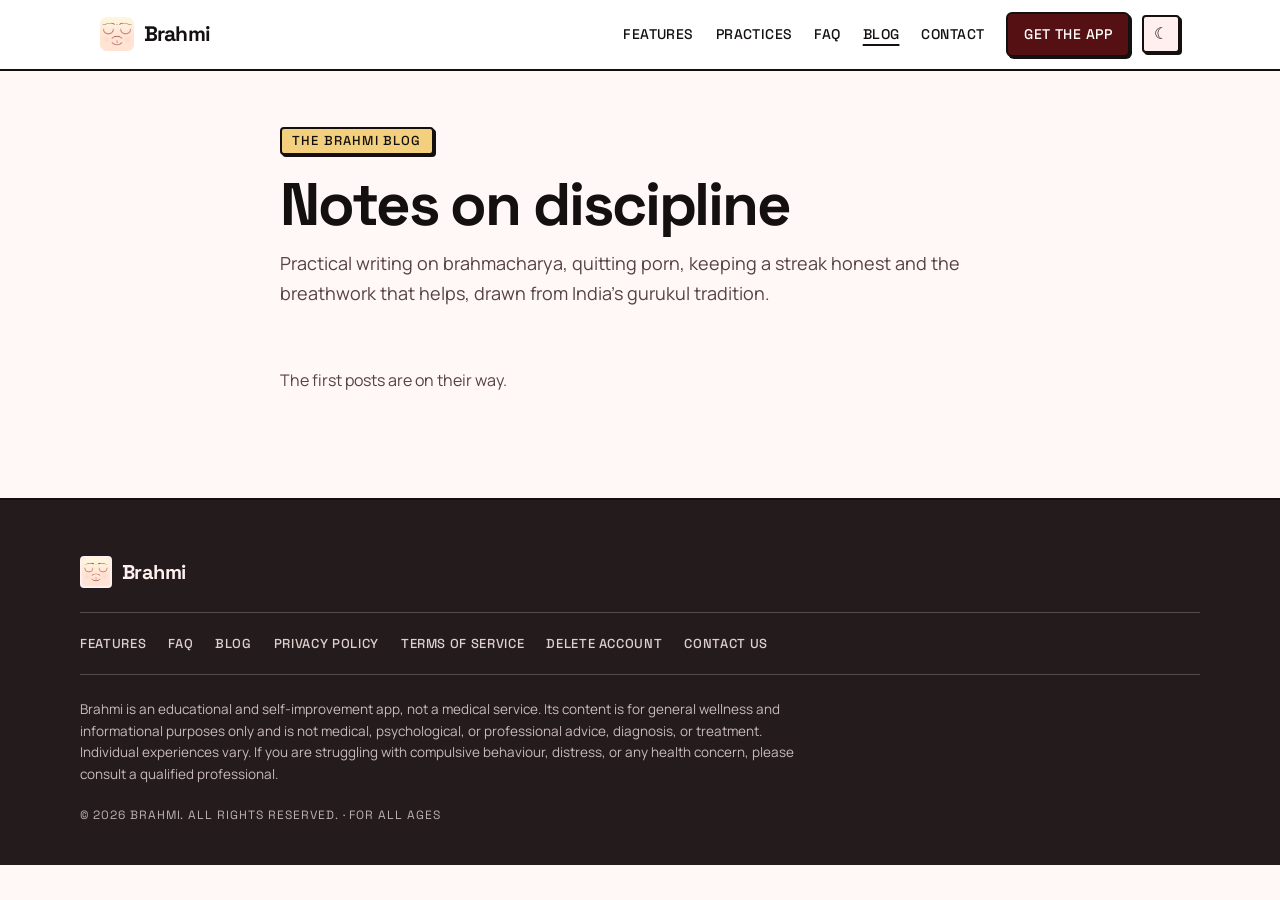
==== blog/index.html @ e5db6d8f "Add blog scaffold: blog.py generator, /blog/ index, styles and how-to - blog.py new/publish/build: p" ====
<!DOCTYPE html>
<html lang="en">

<head>
  <meta charset="UTF-8" />
  <meta name="viewport" content="width=device-width, initial-scale=1.0" />
  <title>Blog — Brahmacharya, NoFap &amp; Self-Discipline | Brahmi</title>
  <meta name="description"
    content="Practical writing on brahmacharya, quitting porn, building streaks and pranayama, rooted in India's gurukul tradition." />
  <link rel="canonical" href="https://brahmi.site/blog/" />
  <meta property="og:type" content="website" />
  <meta property="og:title" content="The Brahmi blog" />
  <meta property="og:description"
    content="Practical writing on brahmacharya, quitting porn, building streaks and pranayama." />
  <meta property="og:url" content="https://brahmi.site/blog/" />
  <meta property="og:image" content="https://brahmi.site/assets/logo.webp" />
  <link rel="icon" type="image/png" href="/assets/logo.webp" />
  <link rel="preconnect" href="https://fonts.googleapis.com" />
  <link rel="preconnect" href="https://fonts.gstatic.com" crossorigin />
  <link
    href="https://fonts.googleapis.com/css2?family=Manrope:wght@400;500;600;700&family=Space+Grotesk:wght@500;700&display=swap"
    rel="stylesheet" />
  <meta name="theme-color" content="#FFF8F7" media="(prefers-color-scheme: light)" />
  <meta name="theme-color" content="#141010" media="(prefers-color-scheme: dark)" />
  <link rel="stylesheet" href="/style.css" />
  <!-- Apply the saved theme before first paint. Toggle lives in script.js. -->
  <script>try { var t = localStorage.getItem('brahmi-theme'); if (t) document.documentElement.setAttribute('data-theme', t); } catch (e) { }</script>
  <!-- blog:schema (generated by blog.py) -->
  <script type="application/ld+json">
{
  "@context": "https://schema.org",
  "@type": "Blog",
  "@id": "https://brahmi.site/blog/#blog",
  "name": "Brahmi Blog",
  "url": "https://brahmi.site/blog/",
  "publisher": {
    "@type": "Organization",
    "name": "Brahmi",
    "url": "https://brahmi.site/"
  },
  "blogPost": []
}
  </script>
  <!-- /blog:schema -->
</head>

<body>

  <!-- ── Navbar ─────────────────────────────────────────── -->
  <header class="navbar">
    <nav class="nav-inner">
      <a class="brand" href="/">
        <img src="/assets/logo-192.webp" alt="Brahmi app icon" class="brand-icon" />
        <span class="brand-name">Brahmi</span>
      </a>
      <button class="nav-toggle" aria-label="Open menu" aria-expanded="false" aria-controls="nav-menu">
        <span></span><span></span><span></span>
      </button>
      <div class="nav-menu" id="nav-menu">
        <a href="/#features">Features</a>
        <a href="/#practices">Practices</a>
        <a href="/#faq">FAQ</a>
        <a href="/blog/" aria-current="page">Blog</a>
        <a href="mailto:codentas@gmail.com">Contact</a>
        <a href="/#get" class="btn btn-primary nav-cta">Get the app</a>
      </div>
    </nav>
  </header>

  <main class="post-main">
    <p class="eyebrow">THE BRAHMI BLOG</p>
    <h1>Notes on discipline</h1>
    <p class="blog-intro">Practical writing on brahmacharya, quitting porn, keeping a streak honest and the
      breathwork that helps, drawn from India&rsquo;s gurukul tradition.</p>

    <ul class="post-list">
      <!-- blog:list (generated by blog.py; do not edit by hand) -->
      <li class="post-empty">The first posts are on their way.</li>
      <!-- /blog:list -->
    </ul>
  </main>

  <!-- ── Footer ─────────────────────────────────────────── -->
  <footer class="footer">
    <div class="footer-inner">
      <div class="footer-brand">
        <img src="/assets/logo-192.webp" alt="Brahmi" class="footer-icon" />
        <span>Brahmi</span>
      </div>
      <nav class="footer-links">
        <a href="/#features">Features</a>
        <a href="/#faq">FAQ</a>
        <a href="/blog/">Blog</a>
        <a href="/privacy.html">Privacy Policy</a>
        <a href="/terms.html">Terms of Service</a>
        <a href="/delete-account.html">Delete account</a>
        <a href="mailto:codentas@gmail.com">Contact us</a>
      </nav>
      <p class="footer-disclaimer">
        Brahmi is an educational and self-improvement app, not a medical service.
        Its content is for general wellness and informational purposes only and is
        not medical, psychological, or professional advice, diagnosis, or treatment.
        Individual experiences vary. If you are struggling with compulsive behaviour,
        distress, or any health concern, please consult a qualified professional.
      </p>
      <p class="footer-copy">&copy; 2026 Brahmi. All rights reserved. &middot; For all ages</p>
    </div>
  </footer>

  <script src="/script.js"></script>
</body>

</html>
---- style.css ----
/* ── Brahmi marketing site ─────────────────────────────────
 *
 * Neo-brutalist, dual-theme — a direct port of the app's design system
 * (`constants/theme.ts` in the app repo). Same palette, same rules:
 *
 *   - 2px ink borders (3px on hero surfaces)
 *   - offset shadows with ZERO blur, 2/4/6px
 *   - small radii (6px), never pill except chips
 *   - Space Grotesk for display/labels, Manrope for body copy
 *   - snappy motion: 90ms press, the surface travels 2px into its shadow
 *
 * Dark mode is not an inversion. Borders become bone rather than ink (a black
 * border is invisible on a dark ground) and the accent fills desaturate so a
 * flat block does not glow. Both of those come straight from the app.
 *
 * This sheet also styles privacy.html / terms.html / delete-account.html —
 * they share the navbar, footer and .legal-* classes. Don't drop a class
 * without grepping those three first.
 * ─────────────────────────────────────────────────────────── */

/* ── Tokens: light ("ink on parchment") ─────────────────── */

:root {
  color-scheme: light;

  --bg: #FFF8F7;
  --surface: #FFFFFF;
  --surface-container: #FFF0EF;
  --surface-high: #FBEAE8;

  --ink: #141010;          /* borders + hard shadows */
  --shadow: #141010;
  --on-surface: #141010;
  --muted: #554241;
  --outline-variant: #C4ADAC;

  --primary: #541012;
  --primary-container: #B5434E;
  --on-primary: #FFFFFF;
  --secondary: #B6180C;

  --clay: #E8A08D;
  --sand: #F2D07E;
  --moss: #A8C69F;
  --slate: #9DB4C8;
  --on-accent: #141010;
  --brand-skin: #FBE7DC;

  --inverse-surface: #241C1C;
  --inverse-on-surface: #FFF0EF;

  --radius: 6px;
  --radius-sm: 4px;
  --border: 2px;
  --border-thick: 3px;
  --shadow-sm: 2px 2px 0 var(--shadow);
  --shadow-md: 4px 4px 0 var(--shadow);
  --shadow-lg: 6px 6px 0 var(--shadow);

  --display: 'Space Grotesk', 'Manrope', -apple-system, BlinkMacSystemFont, 'Segoe UI', Roboto, sans-serif;
  --body: 'Manrope', -apple-system, BlinkMacSystemFont, 'Segoe UI', Roboto, sans-serif;
}

/* ── Tokens: dark ("chalk on slate") ────────────────────── */

@media (prefers-color-scheme: dark) {
  :root:not([data-theme="light"]) {
    color-scheme: dark;

    --bg: #141010;
    --surface: #1D1717;
    --surface-container: #241C1C;
    --surface-high: #2E2424;

    --ink: #F5EAE9;
    --shadow: #000000;
    --on-surface: #F5EAE9;
    --muted: #C4ADAC;
    --outline-variant: #5C4949;

    --primary: #FFB2B6;
    --primary-container: #C4525D;
    --on-primary: #3A0A0C;
    --secondary: #FF8A7A;

    --clay: #8C5245;
    --sand: #7D672E;
    --moss: #4E6647;
    --slate: #4A5D6E;
    --on-accent: #F5EAE9;

    --inverse-surface: #F5EAE9;
    --inverse-on-surface: #241C1C;
  }
}

:root[data-theme="dark"] {
  color-scheme: dark;

  --bg: #141010;
  --surface: #1D1717;
  --surface-container: #241C1C;
  --surface-high: #2E2424;

  --ink: #F5EAE9;
  --shadow: #000000;
  --on-surface: #F5EAE9;
  --muted: #C4ADAC;
  --outline-variant: #5C4949;

  --primary: #FFB2B6;
  --primary-container: #C4525D;
  --on-primary: #3A0A0C;
  --secondary: #FF8A7A;

  --clay: #8C5245;
  --sand: #7D672E;
  --moss: #4E6647;
  --slate: #4A5D6E;
  --on-accent: #F5EAE9;

  --inverse-surface: #F5EAE9;
  --inverse-on-surface: #241C1C;
}

/* ── Base ───────────────────────────────────────────────── */

* { box-sizing: border-box; margin: 0; padding: 0; }

html {
  scroll-behavior: smooth;
  scroll-padding-top: 96px;
}

body {
  background: var(--bg);
  color: var(--on-surface);
  font-family: var(--body);
  font-size: 16px;
  line-height: 1.62;
  -webkit-font-smoothing: antialiased;
  overflow-x: hidden;
}

img { max-width: 100%; display: block; }

a { color: var(--primary); text-decoration: none; }
a:hover { text-decoration: underline; text-underline-offset: 3px; }

h1, h2, h3, h4 {
  font-family: var(--display);
  font-weight: 700;
  line-height: 1.08;
  letter-spacing: -0.035em;
}

h1 { font-size: clamp(38px, 8.5vw, 60px); }
h2 { font-size: clamp(28px, 5.5vw, 40px); letter-spacing: -0.03em; }
h3 { font-size: 20px; letter-spacing: -0.015em; line-height: 1.25; }

::selection { background: var(--sand); color: var(--on-accent); }

:focus-visible {
  outline: var(--border-thick) solid var(--primary-container);
  outline-offset: 2px;
}

/* Uppercase eyebrow — the workhorse of the brutalist look. */
.eyebrow {
  display: inline-block;
  font-family: var(--display);
  font-weight: 500;
  font-size: 13px;
  line-height: 18px;
  letter-spacing: 0.09em;
  text-transform: uppercase;
  color: var(--on-accent);
  background: var(--sand);
  border: var(--border) solid var(--ink);
  border-radius: var(--radius-sm);
  padding: 3px 10px;
  margin-bottom: 18px;
  box-shadow: var(--shadow-sm);
}

/* ── Buttons ────────────────────────────────────────────── */

.btn {
  display: inline-flex;
  align-items: center;
  justify-content: center;
  gap: 8px;
  font-family: var(--display);
  font-weight: 700;
  font-size: 15px;
  letter-spacing: -0.01em;
  padding: 12px 22px;
  border: var(--border) solid var(--ink);
  border-radius: var(--radius);
  background: var(--surface);
  color: var(--on-surface);
  box-shadow: var(--shadow-md);
  cursor: pointer;
  transition: transform 90ms ease, box-shadow 90ms ease;
}

.btn:hover { text-decoration: none; transform: translate(-2px, -2px); box-shadow: var(--shadow-lg); }
.btn:active { transform: translate(2px, 2px); box-shadow: 0 0 0 var(--shadow); }

.btn-primary { background: var(--primary); color: var(--on-primary); }

.btn-lg { font-size: 18px; padding: 16px 32px; }

/* ── Navbar ─────────────────────────────────────────────── */

.navbar {
  position: sticky;
  top: 0;
  z-index: 50;
  background: var(--surface);
  border-bottom: var(--border) solid var(--ink);
}

.nav-inner {
  max-width: 1120px;
  margin: 0 auto;
  padding: 12px 20px;
  display: flex;
  align-items: center;
  gap: 12px;
}

.brand { display: flex; align-items: center; gap: 10px; color: var(--on-surface); }
.brand:hover { text-decoration: none; }

/* The logo art already carries its own rounded shape, gradient and
   transparent corners, so the brand mark is left plain here and in the hero —
   the border, flat fill and hard shadow only squared off its corners and
   boxed in the one element that is meant to read as the brand itself. The
   footer and closing-card marks keep the neo-brutal treatment. */
.brand-icon {
  width: 34px;
  height: 34px;
}

.brand-name {
  font-family: var(--display);
  font-weight: 700;
  font-size: 21px;
  letter-spacing: -0.04em;
}

.nav-menu {
  margin-left: auto;
  display: flex;
  align-items: center;
  gap: 22px;
}

.nav-menu a {
  font-family: var(--display);
  font-weight: 500;
  font-size: 14px;
  letter-spacing: 0.03em;
  text-transform: uppercase;
  color: var(--on-surface);
}

/* The CTA is a .btn-primary: it brings its own --primary fill, so its label
   has to be --on-primary in BOTH states. These .nav-menu selectors outrank
   .btn-primary (0,2,0 over 0,1,0), so each one has to say so explicitly —
   at rest --on-surface is near-black on dark maroon, and on hover --primary
   is the fill colour itself. Either way the label disappears. */
.nav-menu a.nav-cta { color: var(--on-primary); }
.nav-menu a:not(.nav-cta):hover { color: var(--primary); text-decoration: none; }
.nav-menu a[aria-current="page"] { text-decoration: underline; text-decoration-thickness: 2px; text-underline-offset: 5px; }

.nav-cta { padding: 9px 16px; font-size: 13px; box-shadow: var(--shadow-sm); }

/* Theme toggle — injected by script.js, mirrors the app's light/dark switch */
.theme-toggle {
  display: inline-flex;
  align-items: center;
  justify-content: center;
  width: 38px;
  height: 38px;
  flex: none;
  font-size: 16px;
  line-height: 1;
  background: var(--surface-container);
  color: var(--on-surface);
  border: var(--border) solid var(--ink);
  border-radius: var(--radius-sm);
  box-shadow: var(--shadow-sm);
  cursor: pointer;
  transition: transform 90ms ease, box-shadow 90ms ease;
}
.theme-toggle:active { transform: translate(2px, 2px); box-shadow: 0 0 0 var(--shadow); }
.theme-toggle:hover { background: var(--surface-high); }

/* Hamburger */
.nav-toggle {
  display: none;
  margin-left: auto;
  width: 40px;
  height: 40px;
  padding: 9px;
  flex-direction: column;
  justify-content: space-between;
  background: var(--surface-container);
  border: var(--border) solid var(--ink);
  border-radius: var(--radius-sm);
  box-shadow: var(--shadow-sm);
  cursor: pointer;
}

.nav-toggle span {
  display: block;
  height: 2px;
  width: 100%;
  background: var(--ink);
  transition: transform 120ms ease, opacity 120ms ease;
}

.nav-toggle.open span:nth-child(1) { transform: translateY(8px) rotate(45deg); }
.nav-toggle.open span:nth-child(2) { opacity: 0; }
.nav-toggle.open span:nth-child(3) { transform: translateY(-8px) rotate(-45deg); }

@media (max-width: 860px) {
  .nav-toggle { display: flex; }
  .nav-inner { flex-wrap: wrap; }
  .nav-menu {
    display: none;
    width: 100%;
    margin-left: 0;
    flex-direction: column;
    align-items: stretch;
    gap: 0;
    border-top: var(--border) solid var(--ink);
    padding-top: 8px;
    margin-top: 12px;
  }
  .nav-menu.open { display: flex; }
  .nav-menu a { padding: 12px 2px; border-bottom: 1px solid var(--outline-variant); }
  .nav-menu a:last-child { border-bottom: none; }
  .nav-cta { margin-top: 12px; text-align: center; }
  /* Keep the menu on its own row below; the toggle rides beside the burger. */
  .nav-menu { order: 3; }
  .nav-toggle { order: 2; margin-left: 0; }
  .theme-toggle { order: 1; margin-left: auto; }
}

/* ── Layout ─────────────────────────────────────────────── */

.section {
  max-width: 1120px;
  margin: 0 auto;
  padding: 84px 20px;
}

/* Full-bleed band. The column is held by padding rather than auto margins on
   the children — auto margins re-centre anything with its own max-width
   (.section-sub), which left the sub-heading floating away from its h2. */
.section-alt {
  max-width: none;
  background: var(--surface-container);
  border-top: var(--border) solid var(--ink);
  border-bottom: var(--border) solid var(--ink);
  padding-left: max(20px, calc((100% - 1080px) / 2));
  padding-right: max(20px, calc((100% - 1080px) / 2));
}

.section-sub {
  color: var(--muted);
  font-size: 18px;
  max-width: 62ch;
  margin-top: 14px;
}

.section > h2 + .section-sub { margin-bottom: 8px; }

/* ── Hero ───────────────────────────────────────────────── */

.hero {
  max-width: 1120px;
  margin: 0 auto;
  padding: 76px 20px 64px;
  text-align: center;
}

.hero-icon {
  width: 84px;
  height: 84px;
  margin: 0 auto 24px;
}

.hero .eyebrow { background: var(--clay); }

.hero h1 { margin-bottom: 20px; }

.hero-sub {
  color: var(--muted);
  font-size: 19px;
  max-width: 58ch;
  margin: 0 auto;
}

.store-badges {
  display: flex;
  flex-wrap: wrap;
  justify-content: center;
  gap: 14px;
  margin-top: 34px;
}

.store-badge {
  display: inline-flex;
  align-items: center;
  gap: 12px;
  padding: 12px 22px;
  background: var(--inverse-surface);
  color: var(--inverse-on-surface);
  border: var(--border) solid var(--ink);
  border-radius: var(--radius);
  box-shadow: var(--shadow-md);
  transition: transform 90ms ease, box-shadow 90ms ease;
}

.store-badge:hover { text-decoration: none; transform: translate(-2px, -2px); box-shadow: var(--shadow-lg); }
.store-badge:active { transform: translate(2px, 2px); box-shadow: 0 0 0 var(--shadow); }

.store-badge span {
  display: flex;
  flex-direction: column;
  font-family: var(--display);
  font-weight: 700;
  font-size: 17px;
  letter-spacing: -0.02em;
  text-align: left;
}

.store-badge small {
  font-weight: 500;
  font-size: 10px;
  letter-spacing: 0.12em;
  text-transform: uppercase;
  opacity: 0.8;
}

.hero-note {
  margin-top: 18px;
  font-family: var(--display);
  font-size: 12px;
  font-weight: 500;
  letter-spacing: 0.11em;
  text-transform: uppercase;
  color: var(--muted);
}

/* ── Stat strip ─────────────────────────────────────────── */

.stat-strip {
  max-width: 1120px;
  margin: 0 auto;
  padding: 0 20px 76px;
  display: grid;
  grid-template-columns: repeat(4, 1fr);
  gap: 16px;
}

.stat {
  background: var(--surface);
  border: var(--border) solid var(--ink);
  border-radius: var(--radius);
  box-shadow: var(--shadow-md);
  padding: 20px 18px;
  text-align: center;
}

.stat b {
  display: block;
  font-family: var(--display);
  font-size: 40px;
  line-height: 1;
  letter-spacing: -0.05em;
}

.stat span {
  display: block;
  margin-top: 8px;
  font-family: var(--display);
  font-weight: 500;
  font-size: 11px;
  letter-spacing: 0.1em;
  text-transform: uppercase;
  color: var(--muted);
}

@media (max-width: 720px) {
  .stat-strip { grid-template-columns: repeat(2, 1fr); }
}

/* ── Quote band ─────────────────────────────────────────── */

.quote-band {
  background: var(--inverse-surface);
  color: var(--inverse-on-surface);
  border-top: var(--border) solid var(--ink);
  border-bottom: var(--border) solid var(--ink);
  padding: 68px 20px;
  text-align: center;
}

.quote-band blockquote {
  max-width: 24ch;
  margin: 0 auto;
  font-family: var(--display);
  font-weight: 700;
  font-size: clamp(26px, 4.6vw, 40px);
  line-height: 1.14;
  letter-spacing: -0.035em;
  text-wrap: balance;
}

.quote-sub {
  max-width: 60ch;
  margin: 22px auto 0;
  opacity: 0.85;
  font-size: 17px;
}

/* ── Feature cards ──────────────────────────────────────── */

.cards {
  margin-top: 44px;
  display: grid;
  grid-template-columns: repeat(3, 1fr);
  gap: 20px;
}

.card {
  background: var(--surface);
  border: var(--border) solid var(--ink);
  border-radius: var(--radius);
  box-shadow: var(--shadow-md);
  padding: 24px;
  transition: transform 90ms ease, box-shadow 90ms ease;
}

.card:hover { transform: translate(-2px, -2px); box-shadow: var(--shadow-lg); }

.card-icon {
  width: 46px;
  height: 46px;
  display: grid;
  place-items: center;
  font-size: 22px;
  line-height: 1;
  background: var(--clay);
  border: var(--border) solid var(--ink);
  border-radius: var(--radius-sm);
  box-shadow: var(--shadow-sm);
  margin-bottom: 18px;
}

/* Rotate the accent fills so a grid reads as blocks, not a wall of one hue. */
.card:nth-child(4n+2) .card-icon { background: var(--sand); }
.card:nth-child(4n+3) .card-icon { background: var(--moss); }
.card:nth-child(4n+4) .card-icon { background: var(--slate); }

.card h3 { margin-bottom: 10px; }
.card p { color: var(--muted); font-size: 15.5px; }
.card p + p { margin-top: 10px; }

.card .tag {
  display: inline-block;
  margin-bottom: 12px;
  font-family: var(--display);
  font-weight: 500;
  font-size: 10px;
  letter-spacing: 0.11em;
  text-transform: uppercase;
  background: var(--primary);
  color: var(--on-primary);
  border-radius: var(--radius-sm);
  padding: 3px 8px;
}

@media (max-width: 960px) { .cards { grid-template-columns: repeat(2, 1fr); } }
@media (max-width: 640px) { .cards { grid-template-columns: 1fr; } }

/* ── The ladder (progressive unlock) ────────────────────── */

.ladder {
  margin-top: 40px;
  display: grid;
  grid-template-columns: repeat(4, 1fr);
  gap: 16px;
}

.rung {
  background: var(--surface);
  border: var(--border) solid var(--ink);
  border-radius: var(--radius);
  box-shadow: var(--shadow-md);
  padding: 20px 18px;
}

.rung-day {
  display: inline-block;
  font-family: var(--display);
  font-weight: 700;
  font-size: 11px;
  letter-spacing: 0.11em;
  text-transform: uppercase;
  background: var(--moss);
  color: var(--on-accent);
  border: var(--border) solid var(--ink);
  border-radius: var(--radius-sm);
  padding: 3px 9px;
  margin-bottom: 14px;
}

.rung h3 { font-size: 17px; margin-bottom: 8px; }
.rung p { color: var(--muted); font-size: 15px; }

@media (max-width: 900px) { .ladder { grid-template-columns: repeat(2, 1fr); } }
@media (max-width: 520px) { .ladder { grid-template-columns: 1fr; } }

/* ── Milestone badges ───────────────────────────────────── */

.badge-grid {
  margin-top: 40px;
  display: grid;
  grid-template-columns: repeat(auto-fill, minmax(178px, 1fr));
  gap: 14px;
}

.badge-block {
  background: var(--sand);
  color: var(--on-accent);
  border: var(--border) solid var(--ink);
  border-radius: var(--radius);
  box-shadow: var(--shadow-sm);
  padding: 16px;
  transition: transform 90ms ease, box-shadow 90ms ease;
}

.badge-block:hover { transform: translate(-2px, -2px); box-shadow: var(--shadow-md); }

.badge-block:nth-child(4n+2) { background: var(--clay); }
.badge-block:nth-child(4n+3) { background: var(--moss); }
.badge-block:nth-child(4n+4) { background: var(--slate); }

.badge-day {
  font-family: var(--display);
  font-weight: 700;
  font-size: 11px;
  letter-spacing: 0.12em;
  text-transform: uppercase;
  opacity: 0.75;
}

.badge-name {
  display: block;
  font-family: var(--display);
  font-weight: 700;
  font-size: 17px;
  letter-spacing: -0.02em;
  margin: 6px 0 4px;
}

.badge-sans {
  display: block;
  font-size: 14px;
  line-height: 1.4;
  opacity: 0.85;
}

/* ── Phases ─────────────────────────────────────────────── */

.phase-list {
  margin-top: 40px;
  list-style: none;
  border: var(--border) solid var(--ink);
  border-radius: var(--radius);
  box-shadow: var(--shadow-md);
  background: var(--surface);
  overflow: hidden;
}

.phase {
  display: grid;
  grid-template-columns: 150px 1fr;
  gap: 20px;
  padding: 22px 24px;
  border-bottom: var(--border) solid var(--ink);
}

.phase:last-child { border-bottom: none; }

.phase-range {
  font-family: var(--display);
  font-weight: 700;
  font-size: 13px;
  letter-spacing: 0.08em;
  text-transform: uppercase;
  align-self: start;
  background: var(--surface-high);
  border: var(--border) solid var(--ink);
  border-radius: var(--radius-sm);
  padding: 5px 10px;
  text-align: center;
}

.phase h3 { margin-bottom: 6px; }
.phase p { color: var(--muted); font-size: 15.5px; }

@media (max-width: 640px) {
  .phase { grid-template-columns: 1fr; gap: 12px; }
  .phase-range { justify-self: start; }
}

/* ── Practices & sound ──────────────────────────────────── */

.practice-list {
  margin-top: 40px;
  display: grid;
  grid-template-columns: repeat(3, 1fr);
  gap: 14px;
  list-style: none;
}

.practice {
  background: var(--surface);
  border: var(--border) solid var(--ink);
  border-radius: var(--radius);
  box-shadow: var(--shadow-sm);
  padding: 18px;
}

.practice b {
  font-family: var(--display);
  font-size: 17px;
  letter-spacing: -0.02em;
}

.practice .deva {
  display: block;
  font-size: 15px;
  color: var(--primary);
  margin: 2px 0 8px;
}

.practice p { color: var(--muted); font-size: 14.5px; }

@media (max-width: 900px) { .practice-list { grid-template-columns: repeat(2, 1fr); } }
@media (max-width: 560px) { .practice-list { grid-template-columns: 1fr; } }

.note-band {
  margin-top: 26px;
  background: var(--surface-high);
  border: var(--border) solid var(--ink);
  border-left: 8px solid var(--primary-container);
  border-radius: var(--radius);
  padding: 18px 20px;
  font-size: 15.5px;
  color: var(--muted);
}

/* ── Steps ──────────────────────────────────────────────── */

.steps {
  margin-top: 44px;
  list-style: none;
  display: grid;
  grid-template-columns: repeat(3, 1fr);
  gap: 20px;
}

.step {
  background: var(--surface);
  border: var(--border) solid var(--ink);
  border-radius: var(--radius);
  box-shadow: var(--shadow-md);
  padding: 24px;
}

.step-num {
  display: grid;
  place-items: center;
  width: 46px;
  height: 46px;
  font-family: var(--display);
  font-weight: 700;
  font-size: 24px;
  background: var(--primary);
  color: var(--on-primary);
  border: var(--border) solid var(--ink);
  border-radius: var(--radius-sm);
  box-shadow: var(--shadow-sm);
  margin-bottom: 18px;
}

.step h3 { margin-bottom: 10px; }
.step p { color: var(--muted); font-size: 15.5px; }

@media (max-width: 900px) { .steps { grid-template-columns: 1fr; } }

/* ── FAQ ────────────────────────────────────────────────── */

.faq-list { margin-top: 40px; display: grid; gap: 14px; }

.faq-item {
  background: var(--surface);
  border: var(--border) solid var(--ink);
  border-radius: var(--radius);
  box-shadow: var(--shadow-sm);
  padding: 0;
  transition: box-shadow 90ms ease;
}

.faq-item[open] { box-shadow: var(--shadow-md); }

.faq-item summary {
  list-style: none;
  cursor: pointer;
  padding: 18px 52px 18px 20px;
  position: relative;
  font-family: var(--display);
  font-weight: 700;
  font-size: 17px;
  letter-spacing: -0.02em;
}

.faq-item summary::-webkit-details-marker { display: none; }

.faq-item summary::after {
  content: "+";
  position: absolute;
  right: 16px;
  top: 50%;
  transform: translateY(-50%);
  display: grid;
  place-items: center;
  width: 26px;
  height: 26px;
  font-size: 18px;
  line-height: 1;
  background: var(--surface-high);
  border: var(--border) solid var(--ink);
  border-radius: var(--radius-sm);
  transition: transform 120ms ease;
}

.faq-item[open] summary::after { content: "–"; transform: translateY(-50%) rotate(180deg); }

.faq-item p {
  padding: 0 20px 20px;
  color: var(--muted);
  font-size: 15.5px;
}

.faq-item[open] summary { border-bottom: 1px solid var(--outline-variant); margin-bottom: 16px; }

/* ── Closing CTA ────────────────────────────────────────── */

.cta-band {
  text-align: center;
}

.cta-band > * { margin-left: auto; margin-right: auto; }

.cta-inner {
  background: var(--primary);
  color: var(--on-primary);
  border: var(--border-thick) solid var(--ink);
  border-radius: var(--radius);
  box-shadow: var(--shadow-lg);
  padding: 56px 28px;
}

.cta-icon {
  width: 68px;
  height: 68px;
  margin: 0 auto 22px;
  background: var(--brand-skin);
  border: var(--border) solid var(--ink);
  border-radius: var(--radius-sm);
  box-shadow: var(--shadow-sm);
}

/* .section-sub carries its own max-width and no auto margins (see the note
   at .section-alt), so in this centred card it sat flush left. */
.cta-inner .section-sub { color: inherit; opacity: 0.9; margin-bottom: 30px; margin-inline: auto; }

.cta-inner .btn { background: var(--surface); color: var(--on-surface); }

/* ── Footer ─────────────────────────────────────────────── */

.footer {
  background: var(--inverse-surface);
  color: var(--inverse-on-surface);
  border-top: var(--border) solid var(--ink);
  padding: 56px 20px 40px;
}

.footer-inner { max-width: 1120px; margin: 0 auto; }

.footer-brand {
  display: flex;
  align-items: center;
  gap: 10px;
  font-family: var(--display);
  font-weight: 700;
  font-size: 20px;
  letter-spacing: -0.03em;
}

.footer-icon {
  width: 32px;
  height: 32px;
  background: var(--brand-skin);
  border: var(--border) solid currentColor;
  border-radius: var(--radius-sm);
}

.footer-links {
  display: flex;
  flex-wrap: wrap;
  gap: 10px 22px;
  margin: 24px 0;
  padding: 20px 0;
  /* currentColor, not a fixed white: in dark mode the footer inverts to a
     light plate and a white rule would vanish on it. */
  border-top: 1px solid color-mix(in srgb, currentColor 22%, transparent);
  border-bottom: 1px solid color-mix(in srgb, currentColor 22%, transparent);
}

.footer-links a {
  color: inherit;
  font-family: var(--display);
  font-weight: 500;
  font-size: 13px;
  letter-spacing: 0.05em;
  text-transform: uppercase;
  opacity: 0.85;
}

.footer-links a:hover { opacity: 1; }

.footer-disclaimer {
  font-size: 13.5px;
  line-height: 1.6;
  opacity: 0.75;
  max-width: 90ch;
}

.footer-copy {
  margin-top: 20px;
  font-family: var(--display);
  font-size: 12px;
  letter-spacing: 0.08em;
  text-transform: uppercase;
  opacity: 0.7;
}

/* ── Legal pages (privacy / terms / delete-account) ─────── */

.legal-main {
  max-width: 820px;
  margin: 0 auto;
  padding: 64px 20px 80px;
}

.legal-main h1 { margin-bottom: 10px; }

.legal-main h2 {
  font-size: 24px;
  margin: 40px 0 12px;
  padding-bottom: 8px;
  border-bottom: var(--border) solid var(--ink);
}

.legal-main h3 { margin: 26px 0 8px; }

.legal-main p { margin-bottom: 14px; }

.legal-main ul, .legal-main ol { margin: 0 0 16px 22px; }
.legal-main li { margin-bottom: 8px; }

.legal-updated {
  font-family: var(--display);
  font-weight: 500;
  font-size: 12px;
  letter-spacing: 0.1em;
  text-transform: uppercase;
  color: var(--muted);
  margin-bottom: 24px !important;
}

.legal-intro {
  background: var(--surface);
  border: var(--border) solid var(--ink);
  border-radius: var(--radius);
  box-shadow: var(--shadow-md);
  padding: 20px;
  font-size: 17px;
  margin-bottom: 32px !important;
}

.legal-disclaimer {
  margin-top: 40px;
  background: var(--surface-high);
  border: var(--border) solid var(--ink);
  border-left: 8px solid var(--primary-container);
  border-radius: var(--radius);
  padding: 18px 20px;
  font-size: 14.5px;
  color: var(--muted);
}

/* ── Blog (blog/index.html, blog/<slug>/index.html) ─────── */

.post-main {
  max-width: 760px;
  margin: 0 auto;
  padding: 56px 20px 80px;
}

.blog-intro { font-size: 18px; color: var(--muted); margin: 12px 0 8px; }

.post-list { list-style: none; display: grid; gap: 20px; margin-top: 36px; }

.post-card a {
  display: block;
  background: var(--surface);
  color: var(--on-surface);
  border: var(--border) solid var(--ink);
  border-radius: var(--radius);
  box-shadow: var(--shadow-md);
  padding: 24px;
  transition: transform 90ms ease, box-shadow 90ms ease;
}
.post-card a:hover { text-decoration: none; transform: translate(-2px, -2px); box-shadow: var(--shadow-lg); }
.post-card a:active { transform: translate(2px, 2px); box-shadow: 0 0 0 var(--shadow); }
.post-card .eyebrow { margin-bottom: 12px; }
.post-card h2 { font-size: 24px; margin-bottom: 8px; }
.post-card p { color: var(--muted); }

.post-empty { color: var(--muted); padding: 24px 0; }

.post-dateline {
  font-family: var(--display);
  font-weight: 500;
  font-size: 12px;
  letter-spacing: 0.1em;
  text-transform: uppercase;
  color: var(--muted);
  margin-top: 12px;
}

.breadcrumbs { font-size: 14px; color: var(--muted); margin-bottom: 28px; }

.post-header { margin-bottom: 36px; }
.post-header h1 { font-size: clamp(34px, 7vw, 52px); }

.post-body { font-size: 17.5px; line-height: 1.7; }
.post-body > * + * { margin-top: 18px; }
.post-body h2 {
  font-size: 28px;
  margin-top: 44px;
  padding-bottom: 8px;
  border-bottom: var(--border) solid var(--ink);
}
.post-body h3 { margin-top: 30px; }
.post-body ul, .post-body ol { padding-left: 22px; }
.post-body li + li { margin-top: 8px; }
.post-body img { max-width: 100%; height: auto; border: var(--border) solid var(--ink); border-radius: var(--radius); }
.post-body figcaption { font-size: 14px; color: var(--muted); margin-top: 8px; }
.post-body blockquote {
  background: var(--surface-high);
  border: var(--border) solid var(--ink);
  border-left: 8px solid var(--sand);
  border-radius: var(--radius);
  padding: 16px 20px;
  font-style: italic;
}

.post-lede {
  background: var(--surface);
  border: var(--border) solid var(--ink);
  border-radius: var(--radius);
  box-shadow: var(--shadow-md);
  padding: 20px;
  font-size: 18px;
}

.post-cta {
  margin-top: 56px;
  background: var(--surface-container);
  border: var(--border-thick) solid var(--ink);
  border-radius: var(--radius);
  box-shadow: var(--shadow-lg);
  padding: 28px 24px;
}
.post-cta h2 { font-size: 26px; margin-bottom: 10px; }
.post-cta p { margin-bottom: 20px; }

.post-back { margin-top: 40px; font-weight: 600; }

/* ── Motion ─────────────────────────────────────────────── */

/* Staggered reveal, mirroring the app's Reveal component. Applied by
   script.js only — with JS off, everything stays visible. */
.js-reveal { opacity: 0; transform: translateY(14px); }

.js-reveal.in {
  opacity: 1;
  transform: none;
  transition: opacity 420ms ease, transform 420ms cubic-bezier(0.2, 0.9, 0.3, 1);
}

@media (prefers-reduced-motion: reduce) {
  html { scroll-behavior: auto; }
  * { transition: none !important; animation: none !important; }
  .js-reveal { opacity: 1; transform: none; }
}
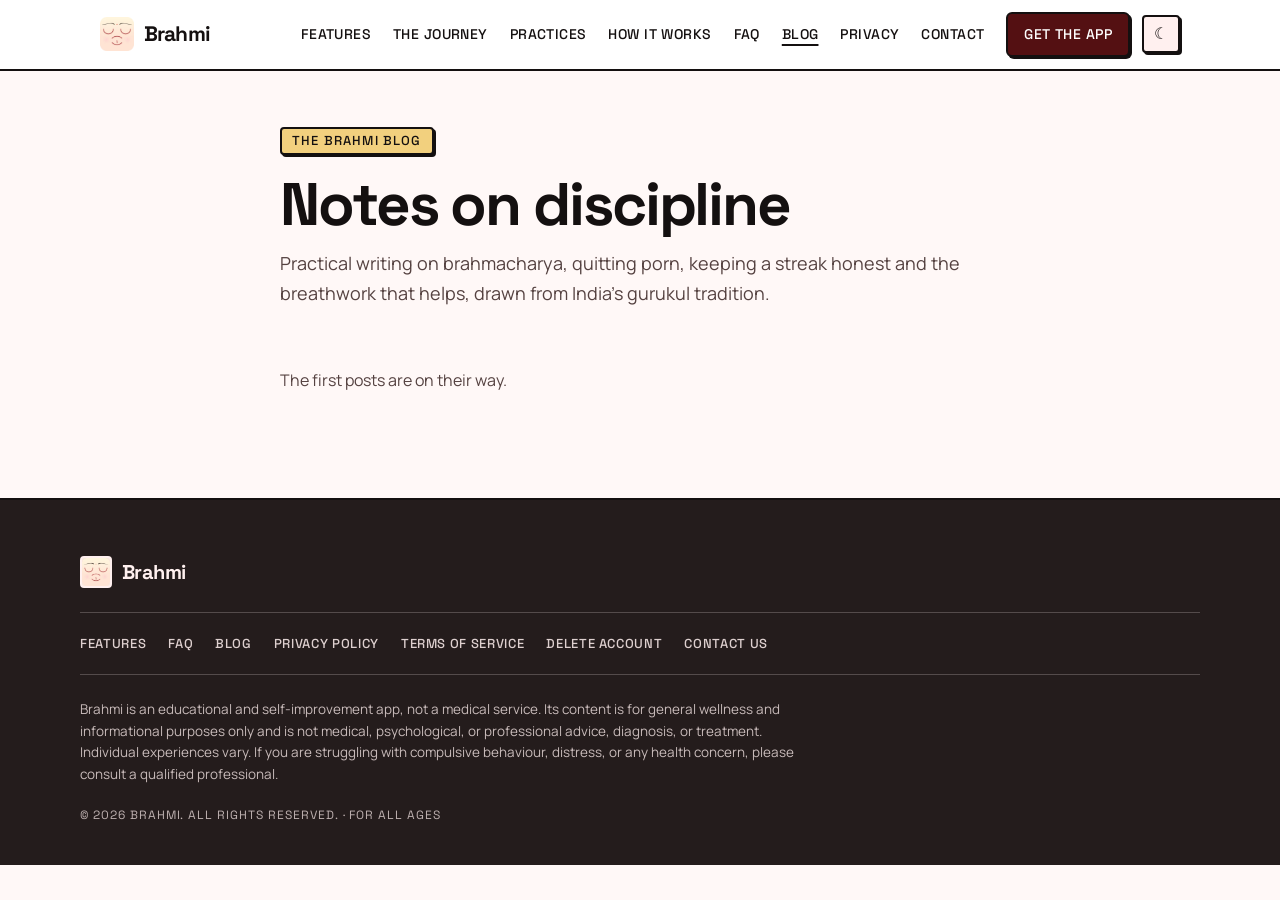
==== commit 465352af: "Match navbar on every page to the homepage The homepage loads only Space Grotesk 700, so its nav (as" ====
--- a/blog/index.html
+++ b/blog/index.html
@@ -18,7 +18,7 @@
   <link rel="preconnect" href="https://fonts.googleapis.com" />
   <link rel="preconnect" href="https://fonts.gstatic.com" crossorigin />
   <link
-    href="https://fonts.googleapis.com/css2?family=Manrope:wght@400;500;600;700&family=Space+Grotesk:wght@500;700&display=swap"
+    href="https://fonts.googleapis.com/css2?family=Manrope:wght@500;700&family=Space+Grotesk:wght@700&display=swap"
     rel="stylesheet" />
   <meta name="theme-color" content="#FFF8F7" media="(prefers-color-scheme: light)" />
   <meta name="theme-color" content="#141010" media="(prefers-color-scheme: dark)" />
@@ -58,9 +58,12 @@
       </button>
       <div class="nav-menu" id="nav-menu">
         <a href="/#features">Features</a>
+        <a href="/#journey">The journey</a>
         <a href="/#practices">Practices</a>
+        <a href="/#how-it-works">How it works</a>
         <a href="/#faq">FAQ</a>
         <a href="/blog/" aria-current="page">Blog</a>
+        <a href="/privacy.html">Privacy</a>
         <a href="mailto:codentas@gmail.com">Contact</a>
         <a href="/#get" class="btn btn-primary nav-cta">Get the app</a>
       </div>
